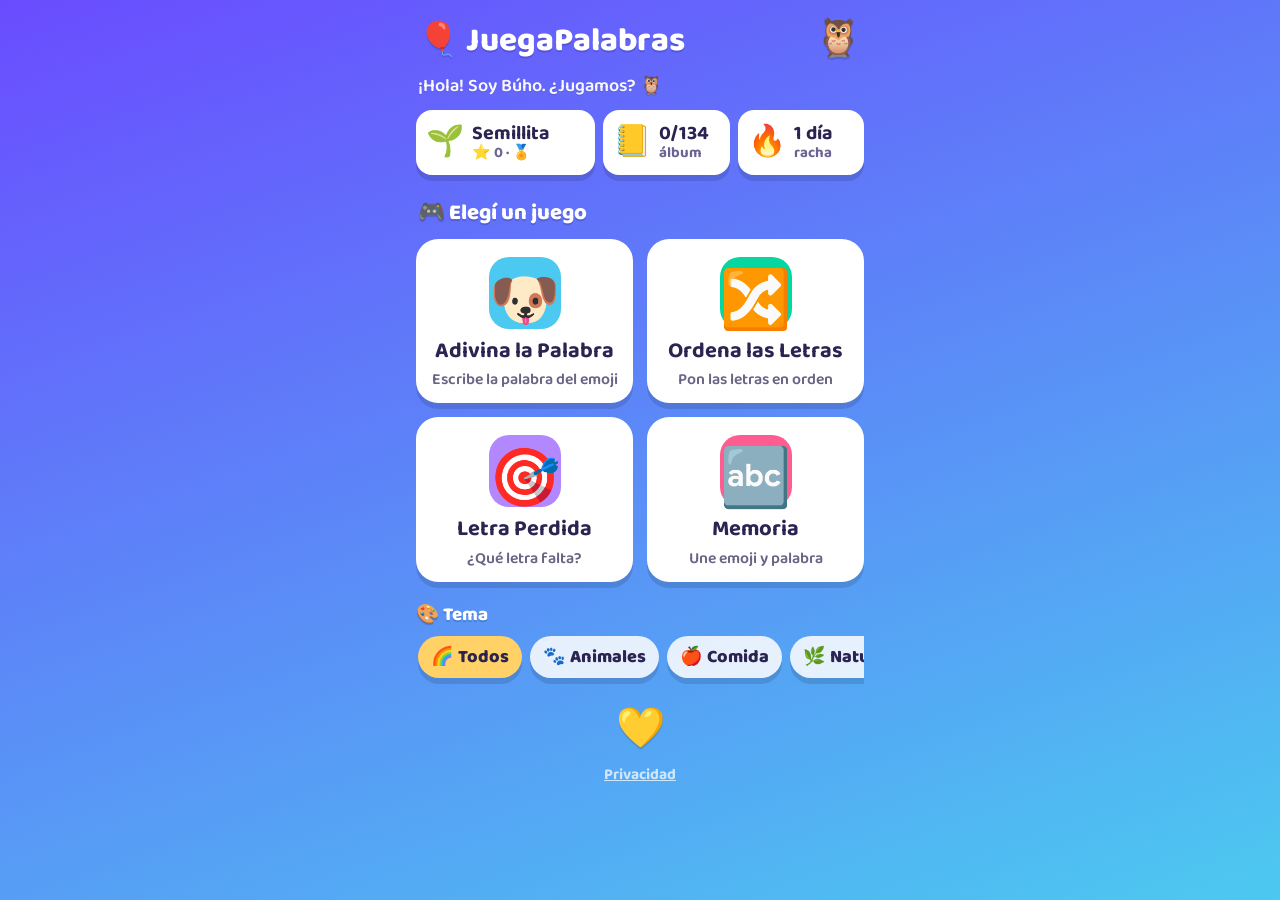
==== index.html @ e0012b6c "v1.2.0: layout sin scroll en celular/PWA + auto-actualizacion de la app Layout (sin scrollear para v" ====
<!DOCTYPE html>
<html lang="es">
<head>
  <meta charset="UTF-8" />
  <meta name="viewport" content="width=device-width, initial-scale=1, maximum-scale=1, user-scalable=no, viewport-fit=cover" />
  <meta name="theme-color" content="#6a4cff" />
  <meta name="description" content="Juegos para que chicos de ~8 años mejoren vocabulario y ortografía en español, jugando con emojis." />
  <link rel="icon" href="favicon.png" type="image/png" />
  <link rel="apple-touch-icon" href="apple-touch-icon.png" />
  <link rel="manifest" href="manifest.json" />
  <meta name="mobile-web-app-capable" content="yes" />
  <meta name="apple-mobile-web-app-capable" content="yes" />
  <meta name="apple-mobile-web-app-status-bar-style" content="black-translucent" />
  <meta name="apple-mobile-web-app-title" content="JuegaPalabras" />
  <meta property="og:type" content="website" />
  <meta property="og:title" content="JuegaPalabras 🎈" />
  <meta property="og:description" content="Juegos para que chicos aprendan vocabulario y ortografía en español, jugando con emojis." />
  <meta property="og:image" content="https://federico-duppa.github.io/juegapalabras/og-image.png" />
  <meta property="og:url" content="https://federico-duppa.github.io/juegapalabras/" />
  <meta name="twitter:card" content="summary_large_image" />
  <meta name="twitter:title" content="JuegaPalabras 🎈" />
  <meta name="twitter:description" content="Juegos para que chicos aprendan vocabulario y ortografía en español, jugando con emojis." />
  <meta name="twitter:image" content="https://federico-duppa.github.io/juegapalabras/og-image.png" />
  <script src="js/sw-register.js"></script>
  <title>JuegaPalabras 🎈</title>
  <link rel="preconnect" href="https://fonts.googleapis.com" />
  <link href="https://fonts.googleapis.com/css2?family=Baloo+2:wght@600;800&display=swap" rel="stylesheet" />
  <link rel="stylesheet" href="css/main.css" />
  <style>
    /* Encabezado compacto: marca + mascota chica en una línea */
    .top {
      display: flex; align-items: center; gap: 10px;
      color: #fff; text-shadow: 0 2px 0 rgba(0,0,0,0.15);
      padding: 10px 2px 2px;
    }
    .top .logo { font-size: 1.5rem; font-weight: 800; line-height: 1; }
    .top .buho { font-size: 1.7rem; margin-left: auto; animation: bob 2.4s ease-in-out infinite; }
    @keyframes bob { 0%,100% { transform: translateY(0); } 50% { transform: translateY(-4px); } }
    .greeting {
      color: #fff; opacity: 0.95; font-weight: 600; font-size: 0.82rem;
      margin: 0 2px 0; text-shadow: 0 1px 0 rgba(0,0,0,0.12);
    }

    /* Barra de estado compacta: nivel + álbum + racha en una fila */
    .statbar { display: flex; gap: 8px; margin: 10px 0 4px; }
    .pill {
      flex: 1; display: flex; align-items: center; gap: 8px;
      background: #fff; color: var(--ink); text-decoration: none;
      border-radius: 16px; box-shadow: var(--shadow); padding: 8px 10px;
      transition: transform 0.08s ease; min-width: 0;
    }
    .pill:active { transform: scale(0.97); }
    .pill .pe { font-size: 1.4rem; flex-shrink: 0; }
    .pill .pt { display: flex; flex-direction: column; line-height: 1.1; min-width: 0; }
    .pill .pt b { font-size: 0.9rem; white-space: nowrap; overflow: hidden; text-overflow: ellipsis; }
    .pill .pt small { color: #6b6391; font-size: 0.68rem; font-weight: 700; }
    .pill.level { flex: 1.5; }

    /* Juegos: protagonistas, grilla 2x2 */
    .section-title {
      color: #fff; font-weight: 800; font-size: 1rem; margin: 16px 2px 8px;
      text-shadow: 0 2px 0 rgba(0,0,0,0.15);
    }
    .games { display: grid; grid-template-columns: 1fr 1fr; gap: 14px; }
    .game-card {
      display: flex; flex-direction: column; align-items: center; text-align: center; gap: 8px;
      text-decoration: none; color: var(--ink);
      background: var(--card); border-radius: 22px; padding: 18px 10px 14px;
      box-shadow: var(--shadow); transition: transform 0.08s ease;
    }
    .game-card:active { transform: scale(0.96); }
    .game-card .emoji {
      font-size: 2.6rem; width: 72px; height: 72px;
      display: grid; place-items: center; border-radius: 20px; background: var(--blue);
    }
    .game-card.c2 .emoji { background: var(--pink); }
    .game-card.c3 .emoji { background: var(--purple); }
    .game-card.c4 .emoji { background: var(--green); }
    .game-card h2 { margin: 2px 0 0; font-size: 1rem; line-height: 1.1; }
    .game-card p { margin: 0; font-size: 0.72rem; opacity: 0.7; font-weight: 600; line-height: 1.15; }

    /* Tema: control secundario, compacto, debajo de los juegos */
    .theme-row { display: flex; align-items: center; gap: 8px; margin: 18px 0 4px; }
    .theme-row .tlabel { color: #fff; font-weight: 800; font-size: 0.85rem; flex-shrink: 0; text-shadow: 0 2px 0 rgba(0,0,0,0.15); }
    .themebar { display: flex; gap: 8px; overflow-x: auto; padding: 2px 2px 8px; -webkit-overflow-scrolling: touch; }
    .themebar::-webkit-scrollbar { height: 0; }
    .chip-t {
      flex: 0 0 auto; background: rgba(255,255,255,0.85); border: none; border-radius: 999px;
      padding: 7px 13px; font: inherit; font-weight: 800; font-size: 0.82rem; color: var(--ink);
      box-shadow: var(--shadow); cursor: pointer; white-space: nowrap; touch-action: manipulation;
    }
    .chip-t.active { background: var(--yellow); }

    .footer-heart { text-align: center; margin: 16px 0 14px; }
    /* Privacidad: abre un popover centrado (en vez de revelar texto bajo el fold,
       que obligaba a scrollear). */
    .privacy-link {
      display: inline-block; margin-top: 8px; border: none; background: transparent;
      color: #fff; opacity: 0.72; font: inherit; font-weight: 700; font-size: 0.7rem;
      text-decoration: underline; cursor: pointer; touch-action: manipulation;
    }
    .overlay {
      position: fixed; inset: 0; background: rgba(43,35,80,0.55);
      backdrop-filter: blur(3px); display: none; place-items: center; z-index: 50; padding: 24px;
    }
    .overlay.show { display: grid; }
    .sheet {
      background: #fff; color: var(--ink); border-radius: 24px;
      padding: 22px 22px 18px; max-width: 340px; width: 100%; text-align: center;
      box-shadow: 0 10px 0 rgba(0,0,0,0.18); animation: heart-pop 0.3s ease;
    }
    .sheet h3 { margin: 0 0 8px; font-size: 1.2rem; }
    .sheet p { margin: 0 0 16px; font-size: 0.85rem; line-height: 1.4; font-weight: 600; }
    .sheet .btn { width: 100%; }
    .heart-btn {
      border: none; background: transparent; cursor: pointer;
      font-size: 1.8rem; line-height: 1; padding: 6px; border-radius: 50%;
      touch-action: manipulation; -webkit-tap-highlight-color: transparent;
      transition: transform 0.08s ease; filter: drop-shadow(0 2px 0 rgba(0,0,0,0.15));
    }
    .heart-btn:active { transform: scale(0.85); }
    .heart-btn.pop { animation: heart-pop 0.5s ease; }
    @keyframes heart-pop {
      0% { transform: scale(1); }
      30% { transform: scale(1.45) rotate(-8deg); }
      55% { transform: scale(0.92) rotate(6deg); }
      100% { transform: scale(1) rotate(0); }
    }
  </style>
</head>
<body>
  <main class="app">
    <div class="top">
      <span class="logo">🎈 JuegaPalabras</span>
      <span class="buho">🦉</span>
    </div>
    <p class="greeting" id="masc-msg">¡Hola! ¿Jugamos?</p>

    <div class="statbar">
      <a class="pill level" href="medallas.html">
        <span class="pe" id="ps-emoji">🌱</span>
        <span class="pt"><b id="ps-name">Semillita</b><small id="ps-stars">⭐ 0 · 🏅 medallas</small></span>
      </a>
      <a class="pill" href="album.html">
        <span class="pe">📒</span>
        <span class="pt"><b id="album-count">0/0</b><small>álbum</small></span>
      </a>
      <div class="pill">
        <span class="pe">🔥</span>
        <span class="pt"><b id="daily-streak">0</b><small>racha</small></span>
      </div>
    </div>

    <h2 class="section-title">🎮 Elegí un juego</h2>
    <nav class="games">
      <a class="game-card c1" href="games/word-guesser/index.html">
        <span class="emoji">🐶</span>
        <h2>Adivina la Palabra</h2>
        <p>Escribe la palabra del emoji</p>
      </a>
      <a class="game-card c4" href="games/ordena/index.html">
        <span class="emoji">🔀</span>
        <h2>Ordena las Letras</h2>
        <p>Pon las letras en orden</p>
      </a>
      <a class="game-card c3" href="games/letra-perdida/index.html">
        <span class="emoji">🎯</span>
        <h2>Letra Perdida</h2>
        <p>¿Qué letra falta?</p>
      </a>
      <a class="game-card c2" href="games/memoria/index.html">
        <span class="emoji">🔤</span>
        <h2>Memoria</h2>
        <p>Une emoji y palabra</p>
      </a>
    </nav>

    <div class="theme-row">
      <span class="tlabel" id="theme-label">🎨 Tema</span>
    </div>
    <div class="themebar" id="themebar"></div>

    <div class="footer-heart">
      <button class="heart-btn" id="heart" aria-label="corazón">💜</button>
      <div><button class="privacy-link" id="privacy-btn" aria-haspopup="dialog">Privacidad</button></div>
    </div>
  </main>

  <div class="overlay" id="privacy-overlay" role="dialog" aria-modal="true" aria-label="Privacidad">
    <div class="sheet">
      <h3>🔒 Privacidad</h3>
      <p>Usamos analítica <b>anónima y agregada</b> (sin cookies ni datos personales) solo
         para saber qué juegos y categorías gustan más y mejorar el sitio.</p>
      <button class="btn btn-primary" id="privacy-close">Entendido</button>
    </div>
  </div>

  <script src="js/sound.js"></script>
  <script src="js/words.js"></script>
  <script src="js/analytics-config.js"></script>
  <script src="js/analytics.js"></script>
  <script src="js/theme.js"></script>
  <script src="js/progress.js"></script>
  <script>
    Analytics.init();
    Progress.load();
    const daily = Progress.touchDaily();

    const lv = Progress.level();
    document.getElementById("ps-emoji").textContent = lv.emoji;
    document.getElementById("ps-name").textContent = lv.name;
    document.getElementById("ps-stars").textContent = "⭐ " + lv.stars + " · 🏅";

    const got = Progress.wordCount();
    document.getElementById("album-count").textContent = got + "/" + WORDS.length;
    document.getElementById("daily-streak").textContent = daily.streak + (daily.streak === 1 ? " día" : " días");

    // Mascota: mensajes cortos
    let msg;
    if (got === 0) msg = "¡Hola! Soy Búho. ¿Jugamos? 🦉";
    else if (daily.streak >= 2) msg = `¡${daily.streak} días seguidos! 🔥`;
    else {
      const opts = [`¡Ya tenés ${got} palabras! 🌟`, "¿Seguimos aprendiendo? 📚", "¡Elegí un juego! 🎉"];
      msg = opts[Math.floor(Math.random() * opts.length)];
    }
    document.getElementById("masc-msg").textContent = msg;

    // Tema (control secundario debajo de los juegos)
    const tb = document.getElementById("themebar");
    const items = [{ key: "all", emoji: "🌈", label: "Todos" }].concat(CATEGORIES);
    function renderChips() {
      const cur = Theme.get();
      tb.innerHTML = items.map((c) =>
        `<button class="chip-t ${c.key === cur ? "active" : ""}" data-k="${c.key}">${c.emoji} ${c.label}</button>`
      ).join("");
      document.getElementById("theme-label").textContent = "🎨 " + (cur === "all" ? "Tema" : CAT_MAP[cur].label);
      tb.querySelectorAll(".chip-t").forEach((b) =>
        b.addEventListener("click", () => { Theme.set(b.dataset.k); Analytics.track("theme_set", { category: b.dataset.k }); renderChips(); })
      );
    }
    renderChips();

    // El COLOR del corazón indica la versión publicada (para saber qué versión estás
    // viendo). La versión exacta queda en el tooltip.
    const heart = document.getElementById("heart");
    if (typeof HEART_EMOJI !== "undefined") heart.textContent = HEART_EMOJI;
    if (typeof APP_VERSION !== "undefined") heart.title = "v" + APP_VERSION;

    // ruidito tierno + rebote al tocarlo
    heart.addEventListener("click", () => {
      Sound.unlock();
      Sound.cute();
      heart.classList.remove("pop");
      void heart.offsetWidth; // reinicia la animación si se toca rápido
      heart.classList.add("pop");
    });

    // Privacidad: popover centrado (no scrollea la página)
    const pvOverlay = document.getElementById("privacy-overlay");
    const openPrivacy = () => pvOverlay.classList.add("show");
    const closePrivacy = () => pvOverlay.classList.remove("show");
    document.getElementById("privacy-btn").addEventListener("click", openPrivacy);
    document.getElementById("privacy-close").addEventListener("click", closePrivacy);
    pvOverlay.addEventListener("click", (e) => { if (e.target === pvOverlay) closePrivacy(); });
    document.addEventListener("keydown", (e) => { if (e.key === "Escape") closePrivacy(); });
  </script>
</body>
</html>
---- css/main.css ----
/* ===== Base mobile-first vertical, para chicos ===== */
:root {
  --bg1: #6a4cff;
  --bg2: #4cc9f0;
  --card: #ffffff;
  --ink: #2b2350;
  --pink: #ff5d8f;
  --yellow: #ffd166;
  --green: #06d6a0;
  --blue: #4cc9f0;
  --purple: #b388ff;
  --shadow: 0 6px 0 rgba(0, 0, 0, 0.12);
  --radius: 22px;
  font-size: clamp(16px, 4.4vw, 22px);
}

* { box-sizing: border-box; -webkit-tap-highlight-color: transparent; }

html, body {
  margin: 0;
  height: 100%;
  overscroll-behavior: none;
}

body {
  font-family: "Baloo 2", "Trebuchet MS", "Segoe UI", system-ui, sans-serif;
  color: var(--ink);
  background: linear-gradient(160deg, var(--bg1), var(--bg2));
  background-attachment: fixed;
  min-height: 100dvh;
  display: flex;
  flex-direction: column;
  align-items: center;
  user-select: none;
  -webkit-user-select: none;
}

/* Contenedor angosto tipo celular */
.app {
  width: 100%;
  max-width: 480px;
  flex: 1;
  display: flex;
  flex-direction: column;
  padding: env(safe-area-inset-top) 16px env(safe-area-inset-bottom);
}

/* Botones grandes para dedos chiquitos */
.btn {
  border: none;
  border-radius: var(--radius);
  padding: 16px 22px;
  font: inherit;
  font-weight: 800;
  color: var(--ink);
  background: var(--yellow);
  box-shadow: var(--shadow);
  cursor: pointer;
  transition: transform 0.06s ease, box-shadow 0.06s ease, filter 0.1s;
  touch-action: manipulation;
}
.btn:active { transform: translateY(4px); box-shadow: 0 2px 0 rgba(0,0,0,0.12); }
.btn:disabled { filter: grayscale(0.5) opacity(0.55); cursor: default; }

.btn-primary { background: var(--green); color: #053d2c; }
.btn-pink { background: var(--pink); color: #fff; }
.btn-ghost { background: rgba(255,255,255,0.85); }

/* Encabezado con botón volver y mute */
.topbar {
  display: flex;
  align-items: center;
  gap: 10px;
  padding: 12px 0;
}
.icon-btn {
  width: 46px; height: 46px;
  border: none; border-radius: 50%;
  background: rgba(255,255,255,0.85);
  box-shadow: var(--shadow);
  font-size: 1.3rem; line-height: 1;
  display: grid; place-items: center;
  cursor: pointer; touch-action: manipulation;
}
.icon-btn:active { transform: translateY(3px); }
.topbar .spacer { flex: 0; }
.topbar h1 {
  font-size: 1.05rem; margin: 0; color: #fff; text-shadow: 0 2px 0 rgba(0,0,0,0.15);
  flex: 1; min-width: 0; text-align: center;
  white-space: nowrap; overflow: hidden; text-overflow: ellipsis;
}

/* Botón claro de volver al menú (en cada juego) */
.btn-menu {
  display: inline-flex; align-items: center; gap: 6px; flex-shrink: 0;
  border: none; border-radius: 999px; background: #fff; color: var(--ink);
  font: inherit; font-weight: 800; font-size: 0.85rem;
  padding: 9px 14px; box-shadow: var(--shadow); cursor: pointer; text-decoration: none;
  touch-action: manipulation;
}
.btn-menu:active { transform: translateY(2px); box-shadow: 0 2px 0 rgba(0,0,0,0.12); }

/* Bonus en el festejo: subida de nivel y medallas (compartido entre juegos) */
.bonus { margin: 0 0 14px; }
.bonus:empty { display: none; }
.lvl-up, .medal-win {
  font-weight: 800;
  border-radius: 14px;
  padding: 9px 12px;
  margin-top: 8px;
  animation: popin 0.4s ease;
}
.lvl-up { background: var(--purple); color: #2b1a55; }
.medal-win { background: var(--yellow); color: #5a4500; }

/* Brillo del botón de pista cuando el jugador está trabado (inactividad) */
.glow { animation: glow-pulse 1.05s ease-in-out infinite; }
@keyframes glow-pulse {
  0%, 100% { box-shadow: var(--shadow); transform: translateY(0) scale(1); }
  50% { box-shadow: 0 0 0 5px rgba(255, 209, 102, 0.7), var(--shadow); transform: translateY(-1px) scale(1.05); }
}
@keyframes popin {
  0% { transform: scale(0.5); opacity: 0; }
  70% { transform: scale(1.1); }
  100% { transform: scale(1); opacity: 1; }
}
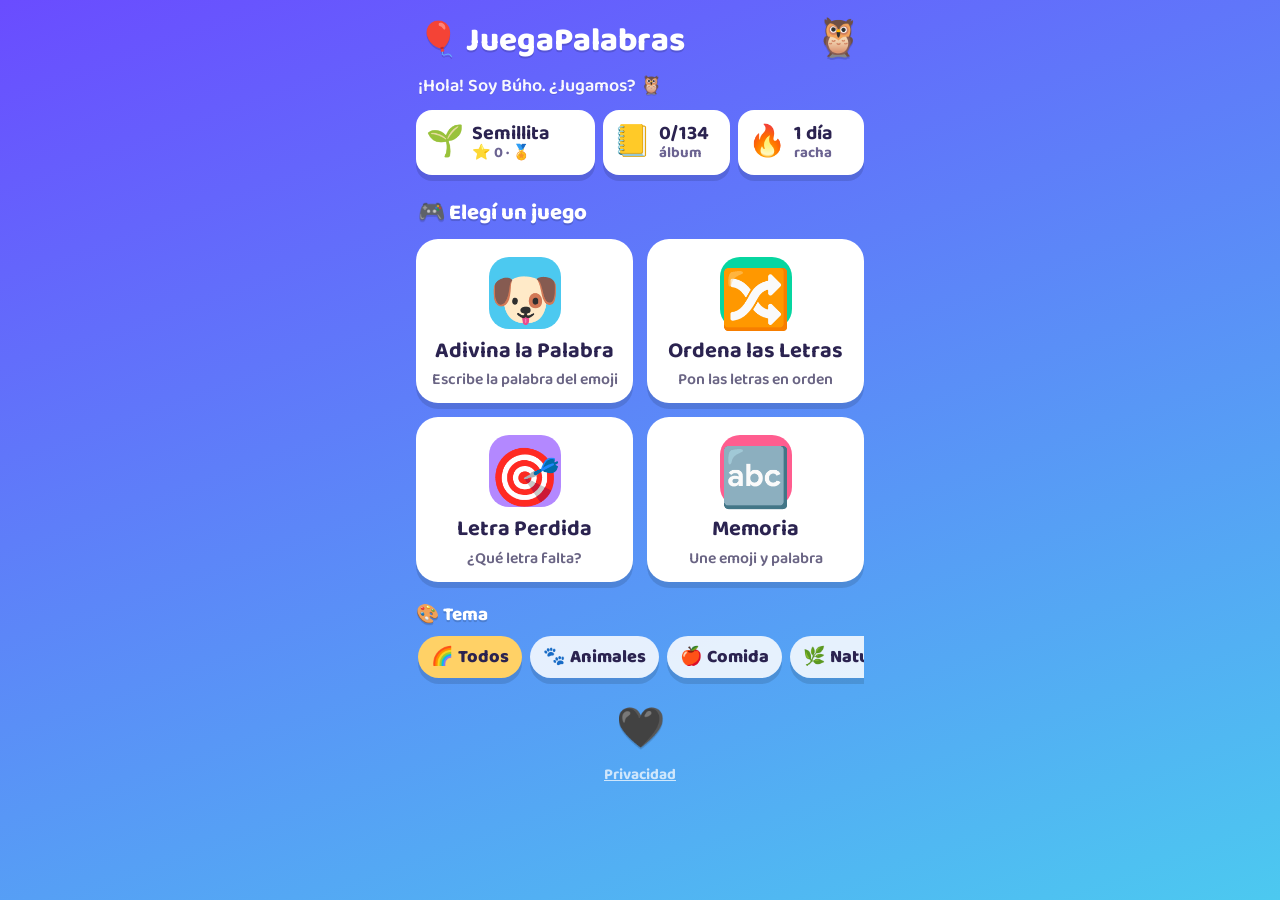
==== commit a35ce1e9: "v1.2.4: tocar el corazon busca y aplica la ultima version El corazon ya indicaba la version por colo" ====
--- a/index.html
+++ b/index.html
@@ -246,13 +246,18 @@
     if (typeof HEART_EMOJI !== "undefined") heart.textContent = HEART_EMOJI;
     if (typeof APP_VERSION !== "undefined") heart.title = "v" + APP_VERSION;
 
-    // ruidito tierno + rebote al tocarlo
+    // ruidito tierno + rebote al tocarlo. Además, como el corazón ES el indicador de
+    // versión, tocarlo busca la última versión publicada: si hay una nueva, el SW la
+    // activa y sw-register.js recarga solo a la última (si ya estás al día, no pasa nada).
     heart.addEventListener("click", () => {
       Sound.unlock();
       Sound.cute();
       heart.classList.remove("pop");
       void heart.offsetWidth; // reinicia la animación si se toca rápido
       heart.classList.add("pop");
+      if ("serviceWorker" in navigator) {
+        navigator.serviceWorker.getRegistration().then((r) => { if (r) r.update(); }).catch(() => {});
+      }
     });
 
     // Privacidad: popover centrado (no scrollea la página)
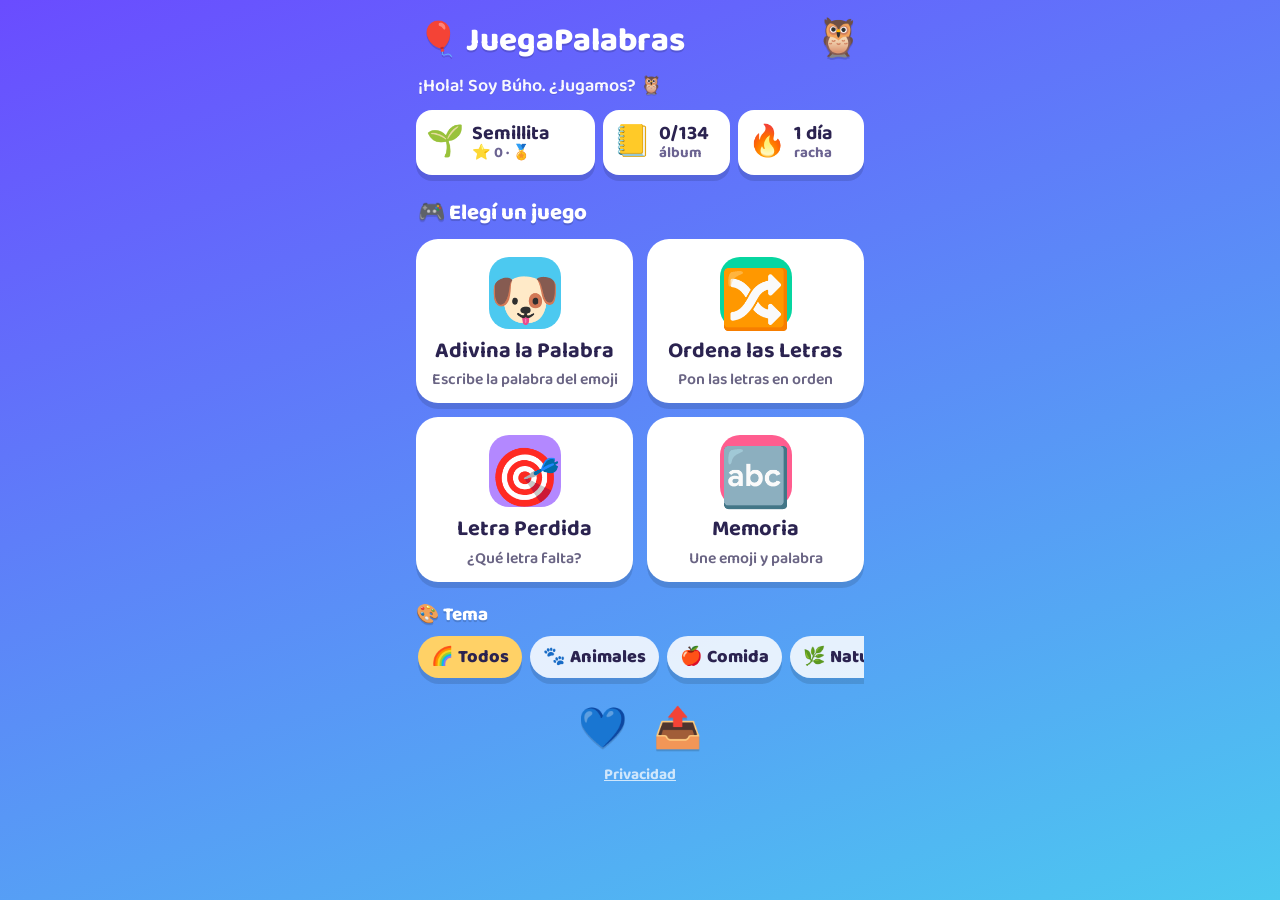
==== commit 41661c82: "v1.4.0: boton de compartir en el footer (Web Share API) Junto al corazon hay un boton 📤 que abre el " ====
--- a/index.html
+++ b/index.html
@@ -126,6 +126,17 @@
       55% { transform: scale(0.92) rotate(6deg); }
       100% { transform: scale(1) rotate(0); }
     }
+    /* Corazón + compartir, en una fila */
+    .footer-actions { display: flex; gap: 14px; align-items: center; justify-content: center; }
+    /* Avisito breve (fallback de copiar link donde no hay share nativo) */
+    .toast {
+      position: fixed; left: 50%; bottom: calc(env(safe-area-inset-bottom, 0px) + 22px);
+      transform: translateX(-50%) translateY(8px);
+      background: rgba(43,35,80,0.92); color: #fff; font-weight: 800; font-size: 0.85rem;
+      padding: 10px 16px; border-radius: 999px; box-shadow: var(--shadow);
+      opacity: 0; pointer-events: none; transition: opacity 0.2s ease, transform 0.2s ease; z-index: 60;
+    }
+    .toast.show { opacity: 1; transform: translateX(-50%) translateY(0); }
   </style>
 </head>
 <body>
@@ -181,10 +192,15 @@
     <div class="themebar" id="themebar"></div>
 
     <div class="footer-heart">
-      <button class="heart-btn" id="heart" aria-label="corazón">💜</button>
+      <div class="footer-actions">
+        <button class="heart-btn" id="heart" aria-label="corazón">💜</button>
+        <button class="heart-btn" id="share" aria-label="Compartir" title="Compartir">📤</button>
+      </div>
       <div><button class="privacy-link" id="privacy-btn" aria-haspopup="dialog">Privacidad</button></div>
     </div>
   </main>
+
+  <div class="toast" id="toast" role="status" aria-live="polite"></div>
 
   <div class="overlay" id="privacy-overlay" role="dialog" aria-modal="true" aria-label="Privacidad">
     <div class="sheet">
@@ -260,6 +276,44 @@
       }
     });
 
+    // Compartir: abre el cajón nativo del sistema (Web Share API). En Android/iOS muestra
+    // WhatsApp, contactos, etc. con el link a la app. Donde no exista (escritorio), copia
+    // el link al portapapeles y avisa con un toast.
+    const toast = document.getElementById("toast");
+    let toastT = null;
+    function showToast(msg) {
+      toast.textContent = msg;
+      toast.classList.add("show");
+      clearTimeout(toastT);
+      toastT = setTimeout(() => toast.classList.remove("show"), 1900);
+    }
+    const shareData = {
+      title: "JuegaPalabras 🎈",
+      text: "Juegos para que los chicos aprendan vocabulario y ortografía jugando con emojis 🎈",
+      url: location.href,
+    };
+    const shareBtn = document.getElementById("share");
+    shareBtn.addEventListener("click", async () => {
+      Sound.unlock();
+      Sound.cute();
+      shareBtn.classList.remove("pop");
+      void shareBtn.offsetWidth;
+      shareBtn.classList.add("pop");
+      Analytics.track("share_click");
+      // Share nativo (Android/iOS): si el usuario cancela, no avisamos nada.
+      if (navigator.share) {
+        try { await navigator.share(shareData); } catch (e) { /* cancelado */ }
+        return;
+      }
+      // Sin share nativo (escritorio): copiar el link, y si no se pudo, mostrarlo.
+      try {
+        await navigator.clipboard.writeText(shareData.url);
+        showToast("¡Link copiado! 📋");
+      } catch (e) {
+        showToast(shareData.url);
+      }
+    });
+
     // Privacidad: popover centrado (no scrollea la página)
     const pvOverlay = document.getElementById("privacy-overlay");
     const openPrivacy = () => pvOverlay.classList.add("show");
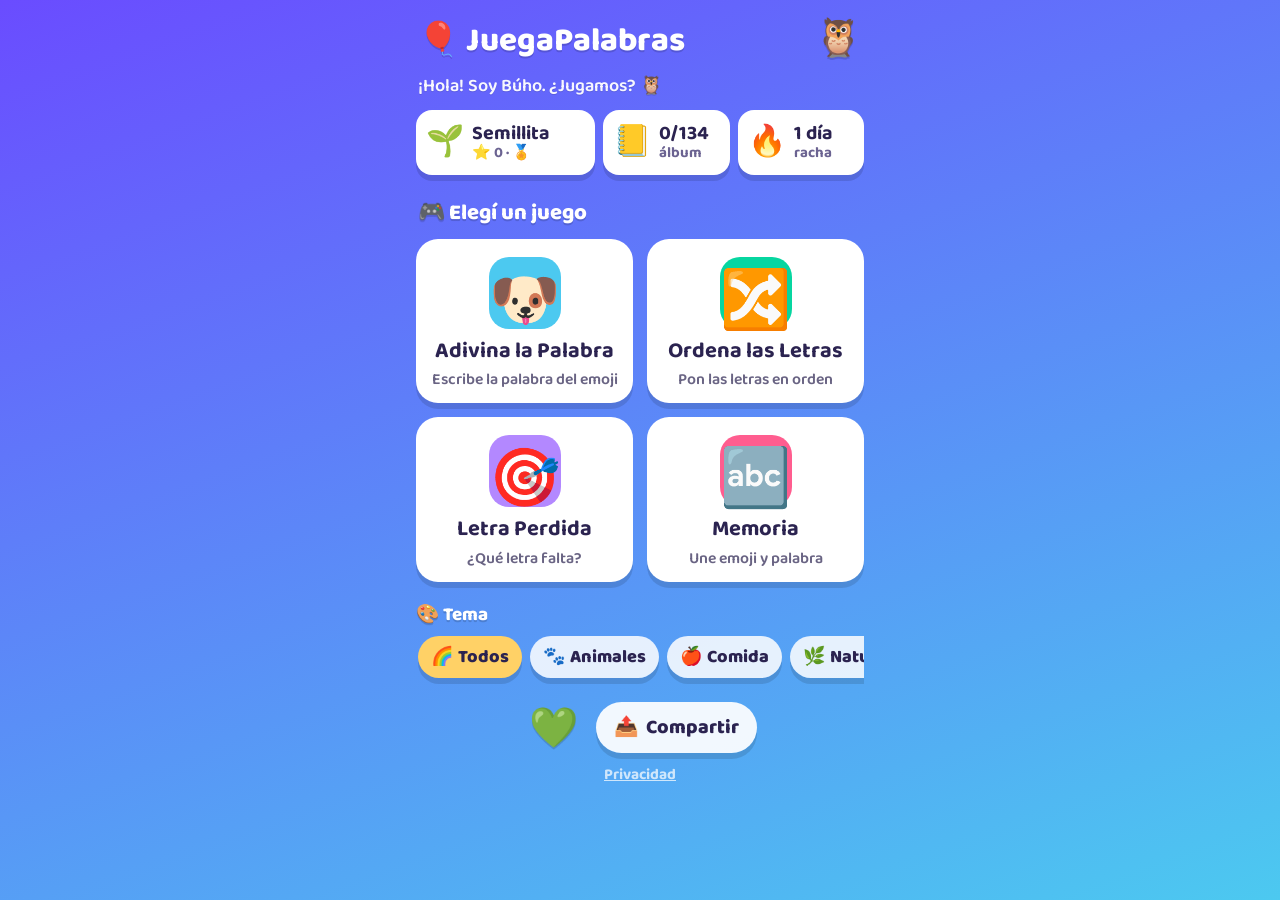
==== commit 73276f75: "v1.4.1: el boton de compartir ahora es un pill con texto "Compartir" Antes era solo el icono 📤 (poco" ====
--- a/index.html
+++ b/index.html
@@ -127,7 +127,18 @@
       100% { transform: scale(1) rotate(0); }
     }
     /* Corazón + compartir, en una fila */
-    .footer-actions { display: flex; gap: 14px; align-items: center; justify-content: center; }
+    .footer-actions { display: flex; gap: 12px; align-items: center; justify-content: center; }
+    /* Compartir como pill con texto, para que se entienda la función de un vistazo */
+    .share-pill {
+      display: inline-flex; align-items: center; gap: 7px;
+      border: none; border-radius: 999px;
+      background: rgba(255,255,255,0.92); color: var(--ink);
+      font: inherit; font-weight: 800; font-size: 0.9rem;
+      padding: 10px 18px; box-shadow: var(--shadow);
+      cursor: pointer; touch-action: manipulation;
+      transition: transform 0.08s ease, filter 0.1s ease;
+    }
+    .share-pill:active { transform: scale(0.95); }
     /* Avisito breve (fallback de copiar link donde no hay share nativo) */
     .toast {
       position: fixed; left: 50%; bottom: calc(env(safe-area-inset-bottom, 0px) + 22px);
@@ -194,7 +205,7 @@
     <div class="footer-heart">
       <div class="footer-actions">
         <button class="heart-btn" id="heart" aria-label="corazón">💜</button>
-        <button class="heart-btn" id="share" aria-label="Compartir" title="Compartir">📤</button>
+        <button class="share-pill" id="share" aria-label="Compartir la app"><span aria-hidden="true">📤</span> Compartir</button>
       </div>
       <div><button class="privacy-link" id="privacy-btn" aria-haspopup="dialog">Privacidad</button></div>
     </div>
@@ -296,9 +307,6 @@
     shareBtn.addEventListener("click", async () => {
       Sound.unlock();
       Sound.cute();
-      shareBtn.classList.remove("pop");
-      void shareBtn.offsetWidth;
-      shareBtn.classList.add("pop");
       Analytics.track("share_click");
       // Share nativo (Android/iOS): si el usuario cancela, no avisamos nada.
       if (navigator.share) {
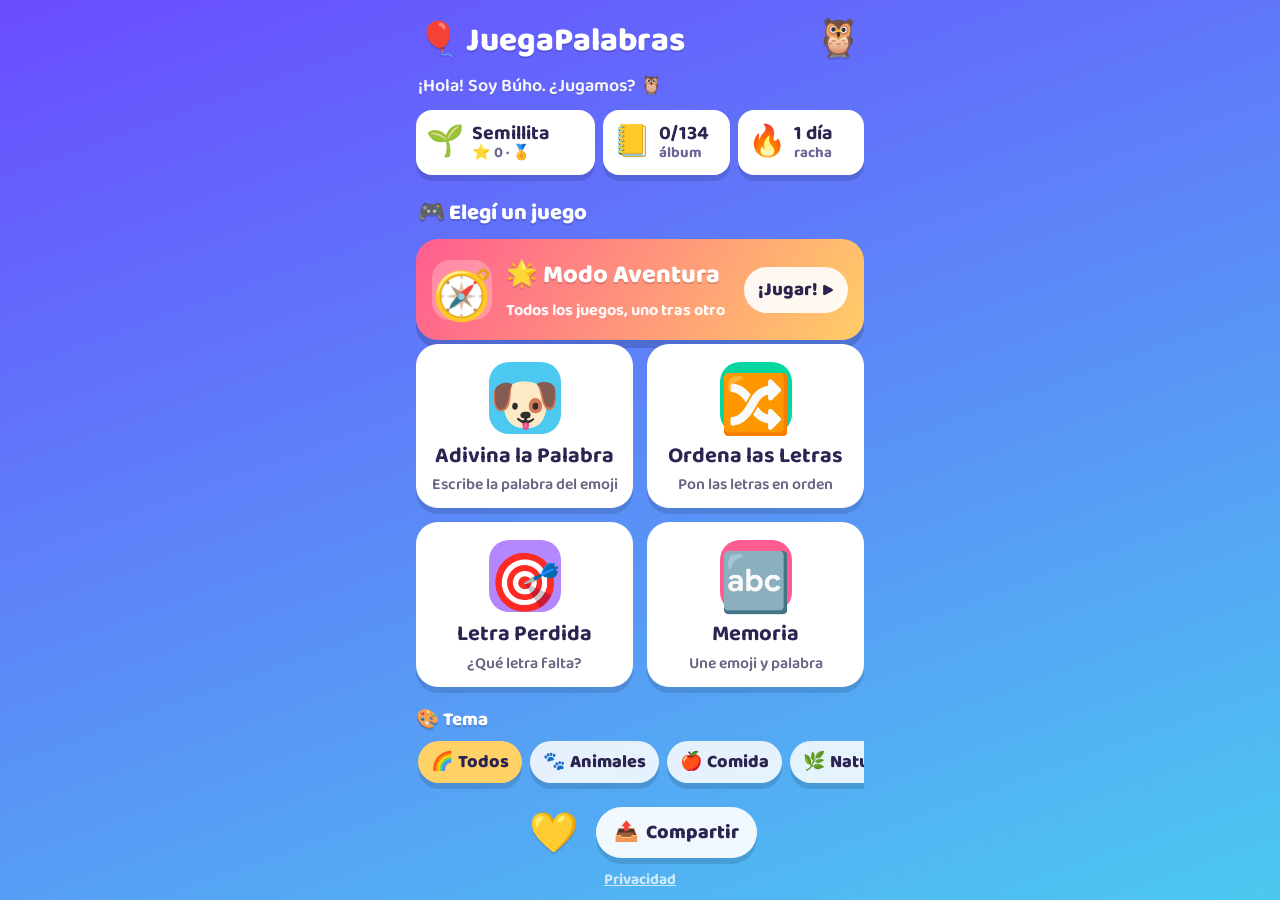
==== commit 9f91ff44: "v1.5.0: Modo Aventura (rota entre juegos) + voz alentadora cada 4-7 festejos - Modo Aventura: tarjet" ====
--- a/index.html
+++ b/index.html
@@ -79,6 +79,34 @@
     .game-card h2 { margin: 2px 0 0; font-size: 1rem; line-height: 1.1; }
     .game-card p { margin: 0; font-size: 0.72rem; opacity: 0.7; font-weight: 600; line-height: 1.15; }
 
+    /* Modo Aventura: protagonista, ancho completo y resaltado arriba de la grilla. */
+    .adventure-card {
+      display: flex; align-items: center; gap: 14px; width: 100%;
+      text-decoration: none; color: #fff; cursor: pointer; border: none;
+      text-align: left; font: inherit;
+      background: linear-gradient(120deg, #ff5d8f, #ffd166 55%, #06d6a0);
+      background-size: 200% 100%;
+      border-radius: 22px; padding: 16px 16px; margin-bottom: 4px;
+      box-shadow: 0 8px 0 rgba(0,0,0,0.16);
+      transition: transform 0.08s ease;
+      animation: adv-shift 5s ease-in-out infinite;
+    }
+    .adventure-card:active { transform: scale(0.97); }
+    @keyframes adv-shift { 0%,100% { background-position: 0% 50%; } 50% { background-position: 100% 50%; } }
+    .adventure-card .ac-emoji {
+      font-size: 2.2rem; width: 60px; height: 60px; flex-shrink: 0;
+      display: grid; place-items: center; border-radius: 18px;
+      background: rgba(255,255,255,0.25); animation: bob 2.4s ease-in-out infinite;
+    }
+    .adventure-card .ac-txt { display: flex; flex-direction: column; gap: 2px; min-width: 0; }
+    .adventure-card .ac-txt b { font-size: 1.15rem; font-weight: 800; text-shadow: 0 2px 0 rgba(0,0,0,0.15); }
+    .adventure-card .ac-txt span { font-size: 0.74rem; font-weight: 700; opacity: 0.95; }
+    .adventure-card .ac-go {
+      margin-left: auto; flex-shrink: 0; font-weight: 800; font-size: 0.85rem;
+      background: rgba(255,255,255,0.9); color: var(--ink);
+      border-radius: 999px; padding: 8px 14px;
+    }
+
     /* Tema: control secundario, compacto, debajo de los juegos */
     .theme-row { display: flex; align-items: center; gap: 8px; margin: 18px 0 4px; }
     .theme-row .tlabel { color: #fff; font-weight: 800; font-size: 0.85rem; flex-shrink: 0; text-shadow: 0 2px 0 rgba(0,0,0,0.15); }
@@ -174,6 +202,14 @@
     </div>
 
     <h2 class="section-title">🎮 Elegí un juego</h2>
+    <button class="adventure-card" id="adventure-btn" aria-label="Empezar el Modo Aventura">
+      <span class="ac-emoji" aria-hidden="true">🧭</span>
+      <span class="ac-txt">
+        <b>🌟 Modo Aventura</b>
+        <span>Todos los juegos, uno tras otro</span>
+      </span>
+      <span class="ac-go" aria-hidden="true">¡Jugar! ▶</span>
+    </button>
     <nav class="games">
       <a class="game-card c1" href="games/word-guesser/index.html">
         <span class="emoji">🐶</span>
@@ -228,10 +264,21 @@
   <script src="js/analytics.js"></script>
   <script src="js/theme.js"></script>
   <script src="js/progress.js"></script>
+  <script src="js/adventure.js"></script>
   <script>
     Analytics.init();
     Progress.load();
     const daily = Progress.touchDaily();
+
+    // Llegar al menú (por cualquier vía) termina la aventura. La tarjeta de abajo
+    // la vuelve a prender justo antes de navegar. Así un juego puntual nunca se
+    // comporta como aventura por un flag que quedó colgado.
+    Adventure.stop();
+    document.getElementById("adventure-btn").addEventListener("click", () => {
+      Sound.unlock();
+      Analytics.track("adventure_start");
+      Adventure.start(); // prende el flag y navega al primer juego
+    });
 
     const lv = Progress.level();
     document.getElementById("ps-emoji").textContent = lv.emoji;
--- a/css/main.css
+++ b/css/main.css
@@ -90,6 +90,14 @@
   white-space: nowrap; overflow: hidden; text-overflow: ellipsis;
 }
 
+/* Modo Aventura: brújula al lado del título + borde animado en la pantalla. */
+.topbar h1 .adv-badge { margin-left: 6px; font-size: 0.95em; }
+body.adventure .topbar h1 { animation: adv-glow 2.2s ease-in-out infinite; }
+@keyframes adv-glow {
+  0%, 100% { text-shadow: 0 2px 0 rgba(0,0,0,0.15); }
+  50% { text-shadow: 0 2px 0 rgba(0,0,0,0.15), 0 0 12px rgba(255,209,102,0.95); }
+}
+
 /* Botón claro de volver al menú (en cada juego) */
 .btn-menu {
   display: inline-flex; align-items: center; gap: 6px; flex-shrink: 0;
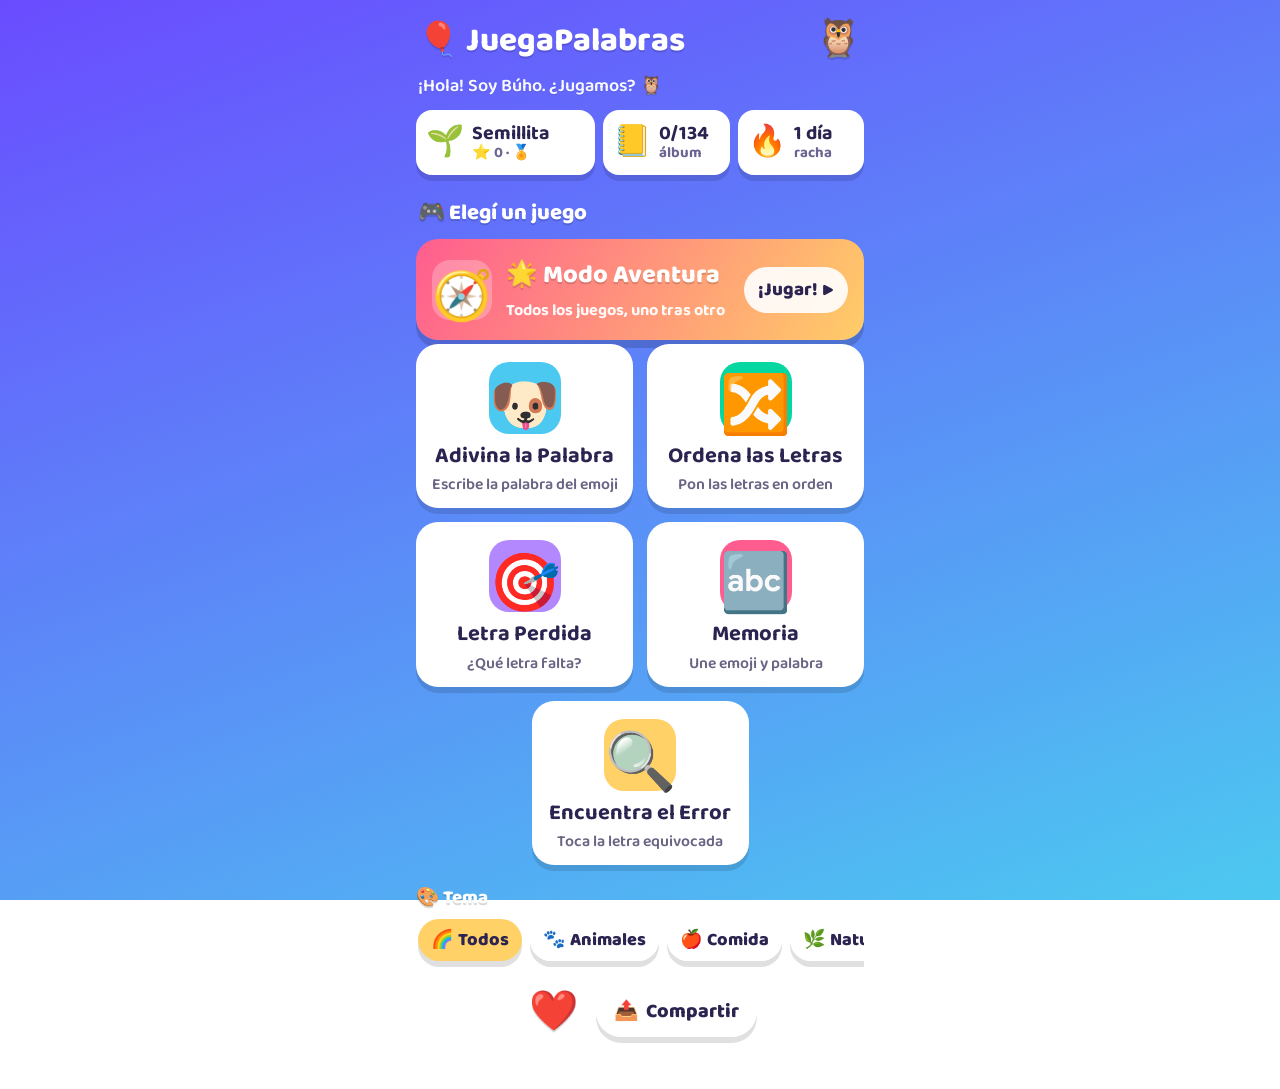
==== commit 1b10dc8d: "v1.7.0: nuevo juego "Encuentra el Error" + anuncio hablado al entrar - Nuevo juego games/encuentra-e" ====
--- a/index.html
+++ b/index.html
@@ -76,6 +76,9 @@
     .game-card.c2 .emoji { background: var(--pink); }
     .game-card.c3 .emoji { background: var(--purple); }
     .game-card.c4 .emoji { background: var(--green); }
+    .game-card.c5 .emoji { background: var(--yellow); }
+    /* 5º juego: solo en la última fila, centrado con ancho de una columna. */
+    .game-card.solo { grid-column: 1 / -1; justify-self: center; width: calc(50% - 7px); }
     .game-card h2 { margin: 2px 0 0; font-size: 1rem; line-height: 1.1; }
     .game-card p { margin: 0; font-size: 0.72rem; opacity: 0.7; font-weight: 600; line-height: 1.15; }
 
@@ -230,6 +233,11 @@
         <span class="emoji">🔤</span>
         <h2>Memoria</h2>
         <p>Une emoji y palabra</p>
+      </a>
+      <a class="game-card c5 solo" href="games/encuentra-error/index.html">
+        <span class="emoji">🔍</span>
+        <h2>Encuentra el Error</h2>
+        <p>Toca la letra equivocada</p>
       </a>
     </nav>
 
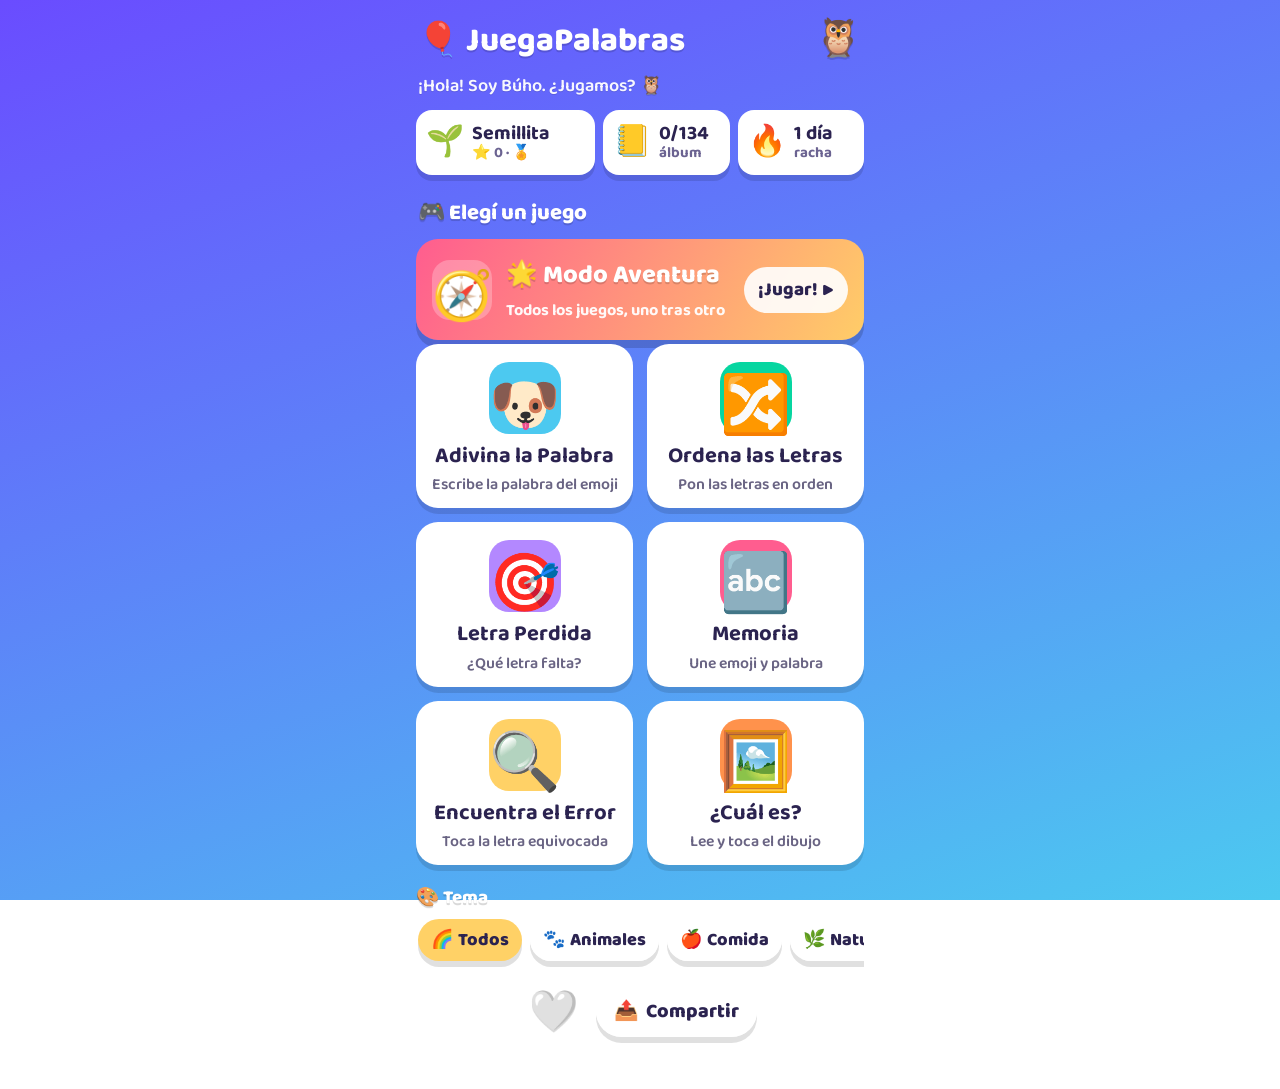
==== commit abaa3d44: "v1.8.0: nuevo juego "¿Cuál es?" (lee la palabra, toca el dibujo) - Nuevo juego games/cual-es: muestr" ====
--- a/index.html
+++ b/index.html
@@ -77,8 +77,7 @@
     .game-card.c3 .emoji { background: var(--purple); }
     .game-card.c4 .emoji { background: var(--green); }
     .game-card.c5 .emoji { background: var(--yellow); }
-    /* 5º juego: solo en la última fila, centrado con ancho de una columna. */
-    .game-card.solo { grid-column: 1 / -1; justify-self: center; width: calc(50% - 7px); }
+    .game-card.c6 .emoji { background: #ff924c; }
     .game-card h2 { margin: 2px 0 0; font-size: 1rem; line-height: 1.1; }
     .game-card p { margin: 0; font-size: 0.72rem; opacity: 0.7; font-weight: 600; line-height: 1.15; }
 
@@ -234,10 +233,15 @@
         <h2>Memoria</h2>
         <p>Une emoji y palabra</p>
       </a>
-      <a class="game-card c5 solo" href="games/encuentra-error/index.html">
+      <a class="game-card c5" href="games/encuentra-error/index.html">
         <span class="emoji">🔍</span>
         <h2>Encuentra el Error</h2>
         <p>Toca la letra equivocada</p>
+      </a>
+      <a class="game-card c6" href="games/cual-es/index.html">
+        <span class="emoji">🖼️</span>
+        <h2>¿Cuál es?</h2>
+        <p>Lee y toca el dibujo</p>
       </a>
     </nav>
 
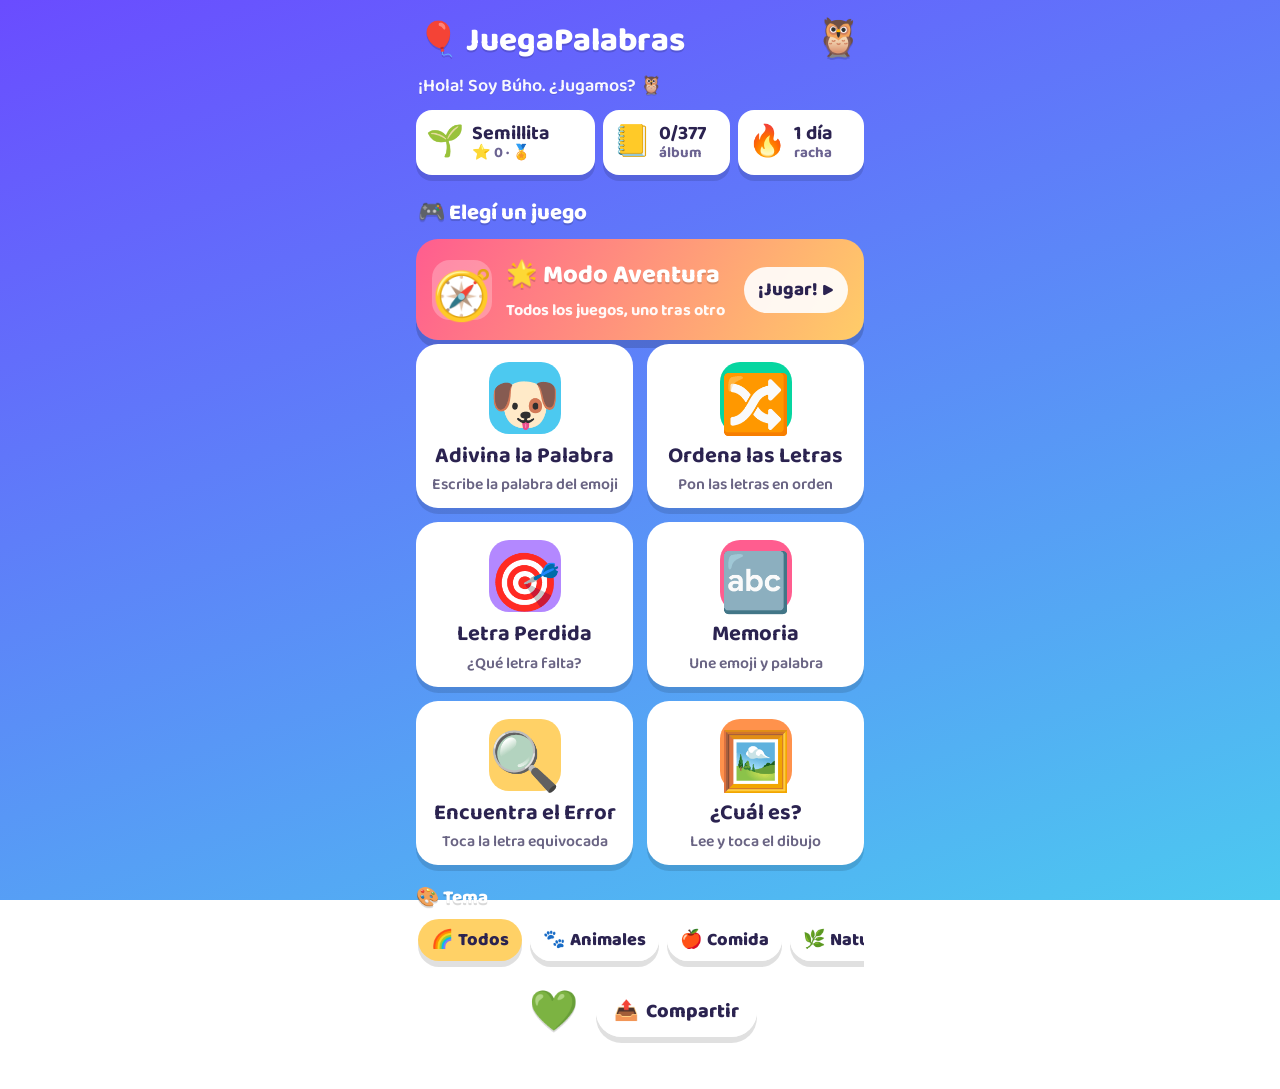
==== commit 46b09c8d: "v1.11.1: elimina la analitica de todo el sitio (cero recoleccion de datos) - js/analytics.js: ahora " ====
--- a/index.html
+++ b/index.html
@@ -264,8 +264,8 @@
   <div class="overlay" id="privacy-overlay" role="dialog" aria-modal="true" aria-label="Privacidad">
     <div class="sheet">
       <h3>🔒 Privacidad</h3>
-      <p>Usamos analítica <b>anónima y agregada</b> (sin cookies ni datos personales) solo
-         para saber qué juegos y categorías gustan más y mejorar el sitio.</p>
+      <p>JuegaPalabras <b>no recopila ningún dato</b>: sin analítica, sin cookies, sin
+         cuentas ni datos personales. Todo tu progreso queda guardado solo en tu dispositivo.</p>
       <button class="btn btn-primary" id="privacy-close">Entendido</button>
     </div>
   </div>
